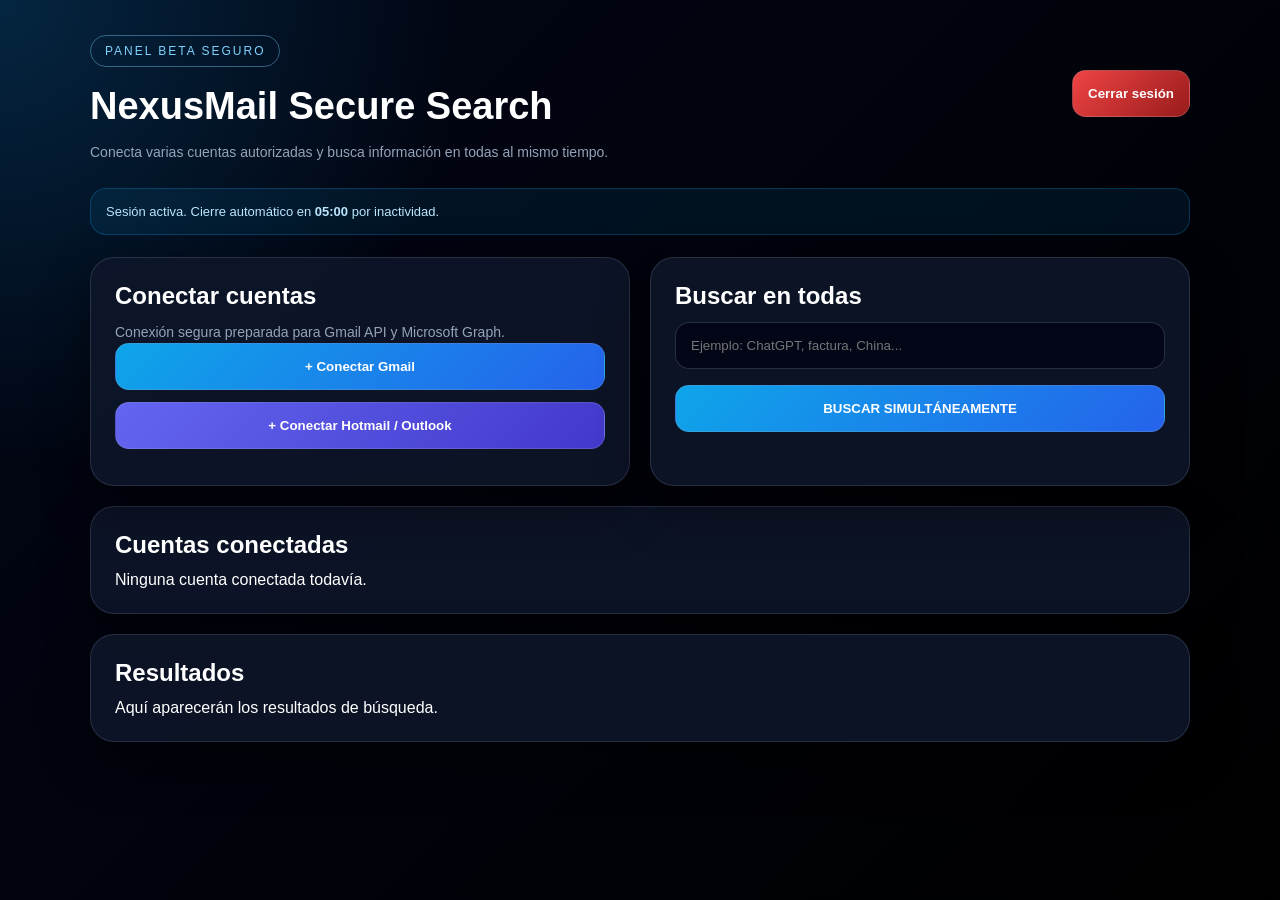
==== panel.html @ 75d5707f "Create panel.html" ====
<!DOCTYPE html>
<html lang="es">
<head>
<meta charset="UTF-8">
<meta name="viewport" content="width=device-width, initial-scale=1.0">
<title>Panel NexusMail</title>
<link rel="stylesheet" href="style.css">
</head>

<body class="panel-page">

<div class="panel">

<header class="panel-header">
    <div>
        <div class="brand">PANEL BETA SEGURO</div>
        <h1>NexusMail Secure Search</h1>
        <p>Conecta varias cuentas autorizadas y busca información en todas al mismo tiempo.</p>
    </div>

    <button id="logoutBtn" class="danger">Cerrar sesión</button>
</header>

<section class="timer-box">
    Sesión activa. Cierre automático en <strong id="timer">05:00</strong> por inactividad.
</section>

<section class="grid">

    <div class="box">
        <h2>Conectar cuentas</h2>
        <p>Conexión segura preparada para Gmail API y Microsoft Graph.</p>

        <button id="gmailBtn">+ Conectar Gmail</button>
        <button id="outlookBtn" class="secondary">+ Conectar Hotmail / Outlook</button>
    </div>

    <div class="box">
        <h2>Buscar en todas</h2>
        <input id="searchInput" type="text" placeholder="Ejemplo: ChatGPT, factura, China...">
        <button id="searchBtn">BUSCAR SIMULTÁNEAMENTE</button>
    </div>

</section>

<section class="box">
    <h2>Cuentas conectadas</h2>
    <div id="accountsList" class="accounts">
        Ninguna cuenta conectada todavía.
    </div>
</section>

<section class="box">
    <h2>Resultados</h2>
    <div id="results">
        Aquí aparecerán los resultados de búsqueda.
    </div>
</section>

</div>

<script src="app.js"></script>
</body>
</html>
---- style.css ----
*{
    margin:0;
    padding:0;
    box-sizing:border-box;
    font-family:Arial, Helvetica, sans-serif;
}

body{
    min-height:100vh;
    background:#020617;
    color:white;
}

.login-page{
    display:flex;
    align-items:center;
    justify-content:center;
    overflow:hidden;
}

.bg{
    position:fixed;
    inset:0;
    background:
    radial-gradient(circle at top left, rgba(14,165,233,.35), transparent 35%),
    radial-gradient(circle at bottom right, rgba(99,102,241,.30), transparent 40%),
    linear-gradient(135deg,#020617,#000);
    z-index:-1;
}

.login-card{
    width:440px;
    padding:42px;
    background:rgba(15,23,42,.86);
    border:1px solid rgba(148,163,184,.25);
    border-radius:28px;
    box-shadow:0 30px 90px rgba(0,0,0,.75);
    backdrop-filter:blur(20px);
    text-align:center;
}

.brand{
    display:inline-block;
    color:#7dd3fc;
    border:1px solid rgba(125,211,252,.4);
    padding:8px 14px;
    border-radius:999px;
    font-size:12px;
    letter-spacing:2px;
    margin-bottom:18px;
}

h1{
    font-size:38px;
    margin-bottom:14px;
}

.subtitle,.small,.panel-header p,.box p{
    color:#94a3b8;
    font-size:14px;
    line-height:1.5;
}

.notice,.timer-box{
    background:rgba(14,165,233,.09);
    border:1px solid rgba(14,165,233,.25);
    color:#bae6fd;
    padding:15px;
    border-radius:16px;
    margin:22px 0;
    font-size:13px;
}

input,button{
    width:100%;
    padding:15px;
    border-radius:14px;
    border:1px solid rgba(148,163,184,.25);
    outline:none;
}

input{
    background:#020617;
    color:white;
    margin-bottom:16px;
}

input:focus{
    border-color:#38bdf8;
    box-shadow:0 0 0 3px rgba(56,189,248,.18);
}

button{
    background:linear-gradient(135deg,#0ea5e9,#2563eb);
    color:white;
    font-weight:bold;
    cursor:pointer;
    margin-bottom:12px;
}

button:hover{
    transform:translateY(-2px);
    box-shadow:0 12px 30px rgba(14,165,233,.35);
}

.secondary{
    background:linear-gradient(135deg,#6366f1,#4338ca);
}

.danger{
    width:auto;
    background:linear-gradient(135deg,#ef4444,#991b1b);
}

.terms{
    display:flex;
    gap:10px;
    text-align:left;
    color:#94a3b8;
    font-size:12px;
    margin-bottom:18px;
}

.terms input{
    width:auto;
}

.panel-page{
    padding:35px;
    background:
    radial-gradient(circle at top left, rgba(14,165,233,.20), transparent 30%),
    linear-gradient(135deg,#020617,#000);
}

.panel{
    max-width:1100px;
    margin:auto;
}

.panel-header{
    display:flex;
    justify-content:space-between;
    align-items:center;
    margin-bottom:25px;
}

.grid{
    display:grid;
    grid-template-columns:1fr 1fr;
    gap:20px;
}

.box{
    background:rgba(15,23,42,.86);
    border:1px solid rgba(148,163,184,.20);
    border-radius:24px;
    padding:24px;
    margin-bottom:20px;
    box-shadow:0 20px 50px rgba(0,0,0,.45);
}

.box h2{
    margin-bottom:12px;
}

.account-ok{
    color:#86efac;
    margin-bottom:10px;
}

.account-error{
    color:#fca5a5;
    margin-bottom:10px;
}

.result-item{
    padding:14px;
    border-radius:14px;
    background:rgba(2,6,23,.65);
    border:1px solid rgba(148,163,184,.18);
    margin-bottom:12px;
}

@media(max-width:800px){
    .grid{
        grid-template-columns:1fr;
    }

    .panel-header{
        flex-direction:column;
        align-items:flex-start;
        gap:15px;
    }

    .login-card{
        width:92%;
    }
}
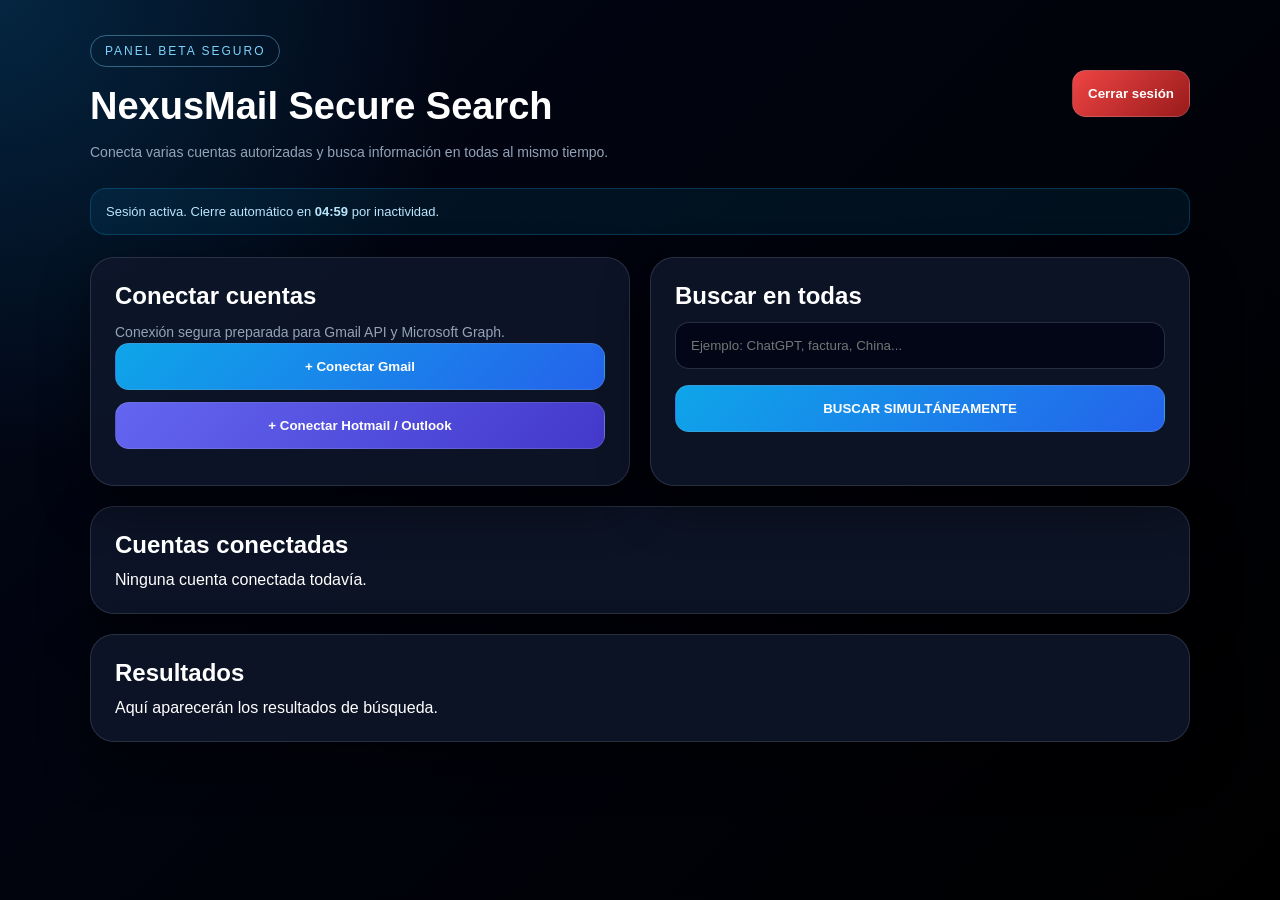
==== commit 6face9ab: "Update panel.html" ====
--- a/panel.html
+++ b/panel.html
@@ -6,59 +6,41 @@
 <title>Panel NexusMail</title>
 <link rel="stylesheet" href="style.css">
 </head>
-
 <body class="panel-page">
-
 <div class="panel">
-
 <header class="panel-header">
     <div>
         <div class="brand">PANEL BETA SEGURO</div>
         <h1>NexusMail Secure Search</h1>
         <p>Conecta varias cuentas autorizadas y busca información en todas al mismo tiempo.</p>
     </div>
-
     <button id="logoutBtn" class="danger">Cerrar sesión</button>
 </header>
-
 <section class="timer-box">
     Sesión activa. Cierre automático en <strong id="timer">05:00</strong> por inactividad.
 </section>
-
 <section class="grid">
-
     <div class="box">
         <h2>Conectar cuentas</h2>
         <p>Conexión segura preparada para Gmail API y Microsoft Graph.</p>
-
         <button id="gmailBtn">+ Conectar Gmail</button>
         <button id="outlookBtn" class="secondary">+ Conectar Hotmail / Outlook</button>
     </div>
-
     <div class="box">
         <h2>Buscar en todas</h2>
         <input id="searchInput" type="text" placeholder="Ejemplo: ChatGPT, factura, China...">
         <button id="searchBtn">BUSCAR SIMULTÁNEAMENTE</button>
     </div>
-
 </section>
-
 <section class="box">
     <h2>Cuentas conectadas</h2>
-    <div id="accountsList" class="accounts">
-        Ninguna cuenta conectada todavía.
-    </div>
+    <div id="accountsList" class="accounts">Ninguna cuenta conectada todavía.</div>
 </section>
-
 <section class="box">
     <h2>Resultados</h2>
-    <div id="results">
-        Aquí aparecerán los resultados de búsqueda.
-    </div>
+    <div id="results">Aquí aparecerán los resultados de búsqueda.</div>
 </section>
-
 </div>
-
 <script src="app.js"></script>
 </body>
 </html>
--- a/style.css
+++ b/style.css
@@ -1,198 +1,201 @@
-*{
-    margin:0;
-    padding:0;
-    box-sizing:border-box;
-    font-family:Arial, Helvetica, sans-serif;
-}
-
-body{
-    min-height:100vh;
-    background:#020617;
-    color:white;
-}
-
-.login-page{
-    display:flex;
-    align-items:center;
-    justify-content:center;
-    overflow:hidden;
-}
-
-.bg{
-    position:fixed;
-    inset:0;
-    background:
-    radial-gradient(circle at top left, rgba(14,165,233,.35), transparent 35%),
-    radial-gradient(circle at bottom right, rgba(99,102,241,.30), transparent 40%),
-    linear-gradient(135deg,#020617,#000);
-    z-index:-1;
-}
-
-.login-card{
-    width:440px;
-    padding:42px;
-    background:rgba(15,23,42,.86);
-    border:1px solid rgba(148,163,184,.25);
-    border-radius:28px;
-    box-shadow:0 30px 90px rgba(0,0,0,.75);
-    backdrop-filter:blur(20px);
-    text-align:center;
-}
-
-.brand{
-    display:inline-block;
-    color:#7dd3fc;
-    border:1px solid rgba(125,211,252,.4);
-    padding:8px 14px;
-    border-radius:999px;
-    font-size:12px;
-    letter-spacing:2px;
-    margin-bottom:18px;
-}
-
-h1{
-    font-size:38px;
-    margin-bottom:14px;
-}
-
-.subtitle,.small,.panel-header p,.box p{
-    color:#94a3b8;
-    font-size:14px;
-    line-height:1.5;
-}
-
-.notice,.timer-box{
-    background:rgba(14,165,233,.09);
-    border:1px solid rgba(14,165,233,.25);
-    color:#bae6fd;
-    padding:15px;
-    border-radius:16px;
-    margin:22px 0;
-    font-size:13px;
-}
-
-input,button{
-    width:100%;
-    padding:15px;
-    border-radius:14px;
-    border:1px solid rgba(148,163,184,.25);
-    outline:none;
-}
-
-input{
-    background:#020617;
-    color:white;
-    margin-bottom:16px;
-}
-
-input:focus{
-    border-color:#38bdf8;
-    box-shadow:0 0 0 3px rgba(56,189,248,.18);
-}
-
-button{
-    background:linear-gradient(135deg,#0ea5e9,#2563eb);
-    color:white;
-    font-weight:bold;
-    cursor:pointer;
-    margin-bottom:12px;
-}
-
-button:hover{
-    transform:translateY(-2px);
-    box-shadow:0 12px 30px rgba(14,165,233,.35);
-}
-
-.secondary{
-    background:linear-gradient(135deg,#6366f1,#4338ca);
-}
-
-.danger{
-    width:auto;
-    background:linear-gradient(135deg,#ef4444,#991b1b);
-}
-
-.terms{
-    display:flex;
-    gap:10px;
-    text-align:left;
-    color:#94a3b8;
-    font-size:12px;
-    margin-bottom:18px;
-}
-
-.terms input{
-    width:auto;
-}
-
-.panel-page{
-    padding:35px;
-    background:
-    radial-gradient(circle at top left, rgba(14,165,233,.20), transparent 30%),
-    linear-gradient(135deg,#020617,#000);
-}
-
-.panel{
-    max-width:1100px;
-    margin:auto;
-}
-
-.panel-header{
-    display:flex;
-    justify-content:space-between;
-    align-items:center;
-    margin-bottom:25px;
-}
-
-.grid{
-    display:grid;
-    grid-template-columns:1fr 1fr;
-    gap:20px;
-}
-
-.box{
-    background:rgba(15,23,42,.86);
-    border:1px solid rgba(148,163,184,.20);
-    border-radius:24px;
-    padding:24px;
-    margin-bottom:20px;
-    box-shadow:0 20px 50px rgba(0,0,0,.45);
-}
-
-.box h2{
-    margin-bottom:12px;
-}
-
-.account-ok{
-    color:#86efac;
-    margin-bottom:10px;
-}
-
-.account-error{
-    color:#fca5a5;
-    margin-bottom:10px;
-}
-
-.result-item{
-    padding:14px;
-    border-radius:14px;
-    background:rgba(2,6,23,.65);
-    border:1px solid rgba(148,163,184,.18);
-    margin-bottom:12px;
-}
-
-@media(max-width:800px){
-    .grid{
-        grid-template-columns:1fr;
+* {
+    margin: 0;
+    padding: 0;
+    box-sizing: border-box;
+    font-family: 'Segoe UI', Arial, Helvetica, sans-serif;
+}
+
+body {
+    min-height: 100vh;
+    background: #020617;
+    color: white;
+}
+
+.login-page {
+    display: flex;
+    align-items: center;
+    justify-content: center;
+    overflow: hidden;
+}
+
+.bg {
+    position: fixed;
+    inset: 0;
+    background: radial-gradient(circle at top left, rgba(14,165,233,.35), transparent 35%),
+                radial-gradient(circle at bottom right, rgba(99,102,241,.30), transparent 40%),
+                linear-gradient(135deg,#020617,#000);
+    z-index: -1;
+}
+
+.login-card {
+    width: 440px;
+    padding: 42px;
+    background: rgba(15,23,42,.86);
+    border: 1px solid rgba(148,163,184,.25);
+    border-radius: 28px;
+    box-shadow: 0 30px 90px rgba(0,0,0,.75);
+    backdrop-filter: blur(20px);
+    text-align: center;
+}
+
+.brand {
+    display: inline-block;
+    color: #7dd3fc;
+    border: 1px solid rgba(125,211,252,.4);
+    padding: 8px 14px;
+    border-radius: 999px;
+    font-size: 12px;
+    letter-spacing: 2px;
+    margin-bottom: 18px;
+}
+
+h1 {
+    font-size: 38px;
+    margin-bottom: 14px;
+}
+
+.subtitle, .small, .panel-header p, .box p {
+    color: #94a3b8;
+    font-size: 14px;
+    line-height: 1.5;
+}
+
+.notice, .timer-box {
+    background: rgba(14,165,233,.09);
+    border: 1px solid rgba(14,165,233,.25);
+    color: #bae6fd;
+    padding: 15px;
+    border-radius: 16px;
+    margin: 22px 0;
+    font-size: 13px;
+}
+
+input, button {
+    width: 100%;
+    padding: 15px;
+    border-radius: 14px;
+    border: 1px solid rgba(148,163,184,.25);
+    outline: none;
+}
+
+input {
+    background: #020617;
+    color: white;
+    margin-bottom: 16px;
+}
+
+input:focus {
+    border-color: #38bdf8;
+    box-shadow: 0 0 0 3px rgba(56,189,248,.18);
+}
+
+button {
+    background: linear-gradient(135deg,#0ea5e9,#2563eb);
+    color: white;
+    font-weight: bold;
+    cursor: pointer;
+    margin-bottom: 12px;
+    transition: transform 0.2s, box-shadow 0.2s;
+}
+
+button:hover {
+    transform: translateY(-2px);
+    box-shadow: 0 12px 30px rgba(14,165,233,.35);
+}
+
+button:disabled {
+    opacity: 0.6;
+    transform: none;
+    cursor: not-allowed;
+}
+
+.secondary {
+    background: linear-gradient(135deg,#6366f1,#4338ca);
+}
+
+.danger {
+    width: auto;
+    background: linear-gradient(135deg,#ef4444,#991b1b);
+}
+
+.terms {
+    display: flex;
+    gap: 10px;
+    text-align: left;
+    color: #94a3b8;
+    font-size: 12px;
+    margin-bottom: 18px;
+}
+
+.terms input {
+    width: auto;
+}
+
+.panel-page {
+    padding: 35px;
+    background: radial-gradient(circle at top left, rgba(14,165,233,.20), transparent 30%),
+                linear-gradient(135deg,#020617,#000);
+}
+
+.panel {
+    max-width: 1100px;
+    margin: auto;
+}
+
+.panel-header {
+    display: flex;
+    justify-content: space-between;
+    align-items: center;
+    margin-bottom: 25px;
+}
+
+.grid {
+    display: grid;
+    grid-template-columns: 1fr 1fr;
+    gap: 20px;
+}
+
+.box {
+    background: rgba(15,23,42,.86);
+    border: 1px solid rgba(148,163,184,.20);
+    border-radius: 24px;
+    padding: 24px;
+    margin-bottom: 20px;
+    box-shadow: 0 20px 50px rgba(0,0,0,.45);
+}
+
+.box h2 {
+    margin-bottom: 12px;
+}
+
+.account-ok {
+    color: #86efac;
+    margin-bottom: 10px;
+}
+
+.account-error {
+    color: #fca5a5;
+    margin-bottom: 10px;
+}
+
+.result-item {
+    padding: 14px;
+    border-radius: 14px;
+    background: rgba(2,6,23,.65);
+    border: 1px solid rgba(148,163,184,.18);
+    margin-bottom: 12px;
+}
+
+@media (max-width: 800px) {
+    .grid {
+        grid-template-columns: 1fr;
     }
-
-    .panel-header{
-        flex-direction:column;
-        align-items:flex-start;
-        gap:15px;
+    .panel-header {
+        flex-direction: column;
+        align-items: flex-start;
+        gap: 15px;
     }
-
-    .login-card{
-        width:92%;
+    .login-card {
+        width: 92%;
     }
 }
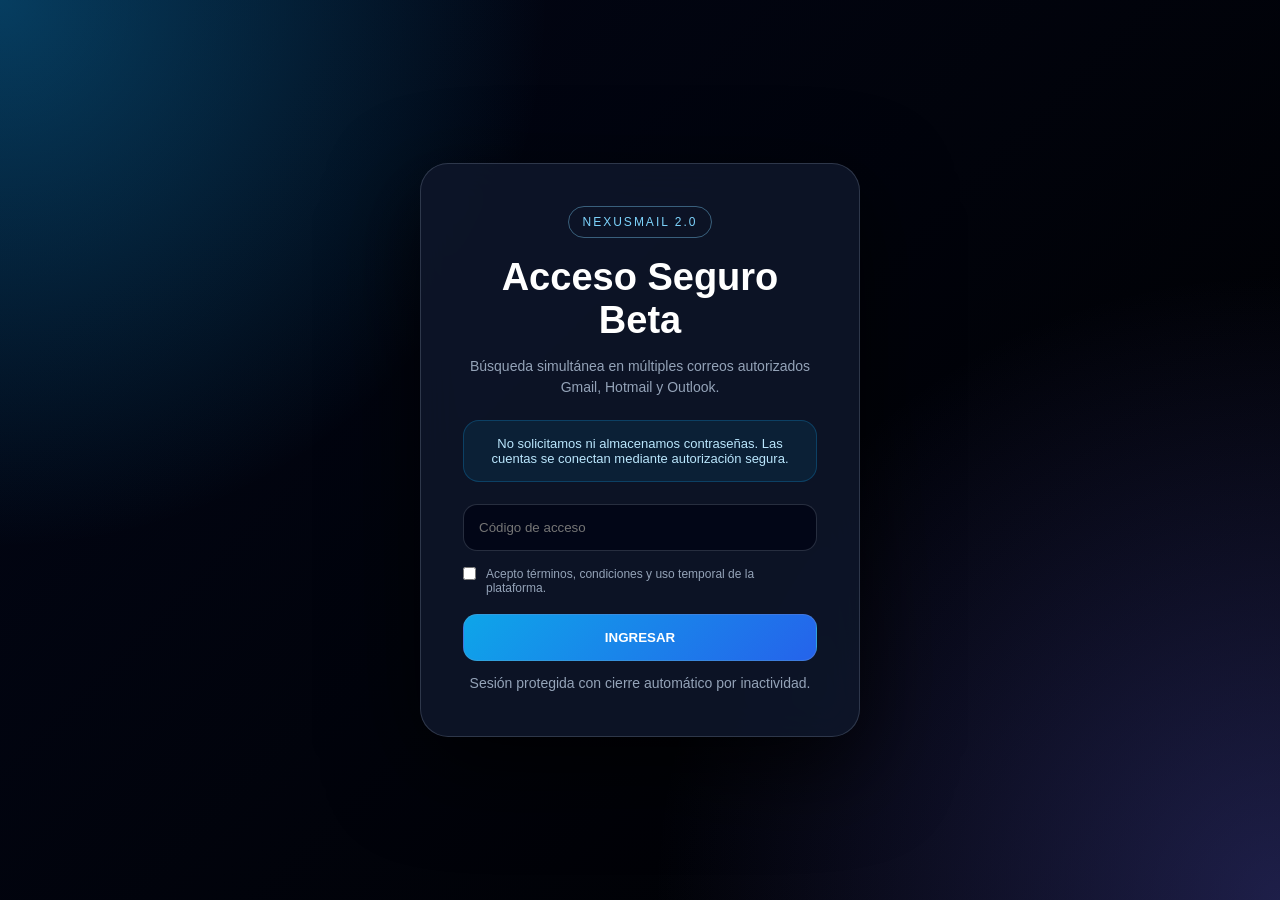
==== commit 637a7e5a: "Update panel.html" ====
--- a/panel.html
+++ b/panel.html
@@ -6,41 +6,61 @@
 <title>Panel NexusMail</title>
 <link rel="stylesheet" href="style.css">
 </head>
+
 <body class="panel-page">
+
 <div class="panel">
+
 <header class="panel-header">
     <div>
         <div class="brand">PANEL BETA SEGURO</div>
         <h1>NexusMail Secure Search</h1>
-        <p>Conecta varias cuentas autorizadas y busca información en todas al mismo tiempo.</p>
+        <p>Conecta Gmail de forma segura y busca correos sin guardar contraseñas.</p>
     </div>
+
     <button id="logoutBtn" class="danger">Cerrar sesión</button>
 </header>
+
 <section class="timer-box">
-    Sesión activa. Cierre automático en <strong id="timer">05:00</strong> por inactividad.
+    Sesión activa. Cierre automático en <strong id="timer">05:00</strong>.
 </section>
+
 <section class="grid">
+
     <div class="box">
         <h2>Conectar cuentas</h2>
-        <p>Conexión segura preparada para Gmail API y Microsoft Graph.</p>
+        <p>Conexión segura mediante Google OAuth.</p>
+
         <button id="gmailBtn">+ Conectar Gmail</button>
         <button id="outlookBtn" class="secondary">+ Conectar Hotmail / Outlook</button>
     </div>
+
     <div class="box">
-        <h2>Buscar en todas</h2>
+        <h2>Buscar en Gmail</h2>
         <input id="searchInput" type="text" placeholder="Ejemplo: ChatGPT, factura, China...">
-        <button id="searchBtn">BUSCAR SIMULTÁNEAMENTE</button>
+        <button id="searchBtn">BUSCAR EN CORREOS</button>
+    </div>
+
+</section>
+
+<section class="box">
+    <h2>Cuentas conectadas</h2>
+    <div id="accountsList" class="accounts">
+        Ninguna cuenta conectada todavía.
     </div>
 </section>
+
 <section class="box">
-    <h2>Cuentas conectadas</h2>
-    <div id="accountsList" class="accounts">Ninguna cuenta conectada todavía.</div>
+    <h2>Resultados Gmail</h2>
+    <div id="results">
+        Aquí aparecerán los correos encontrados.
+    </div>
 </section>
-<section class="box">
-    <h2>Resultados</h2>
-    <div id="results">Aquí aparecerán los resultados de búsqueda.</div>
-</section>
+
 </div>
+
+<script src="https://accounts.google.com/gsi/client" async defer></script>
 <script src="app.js"></script>
+
 </body>
 </html>
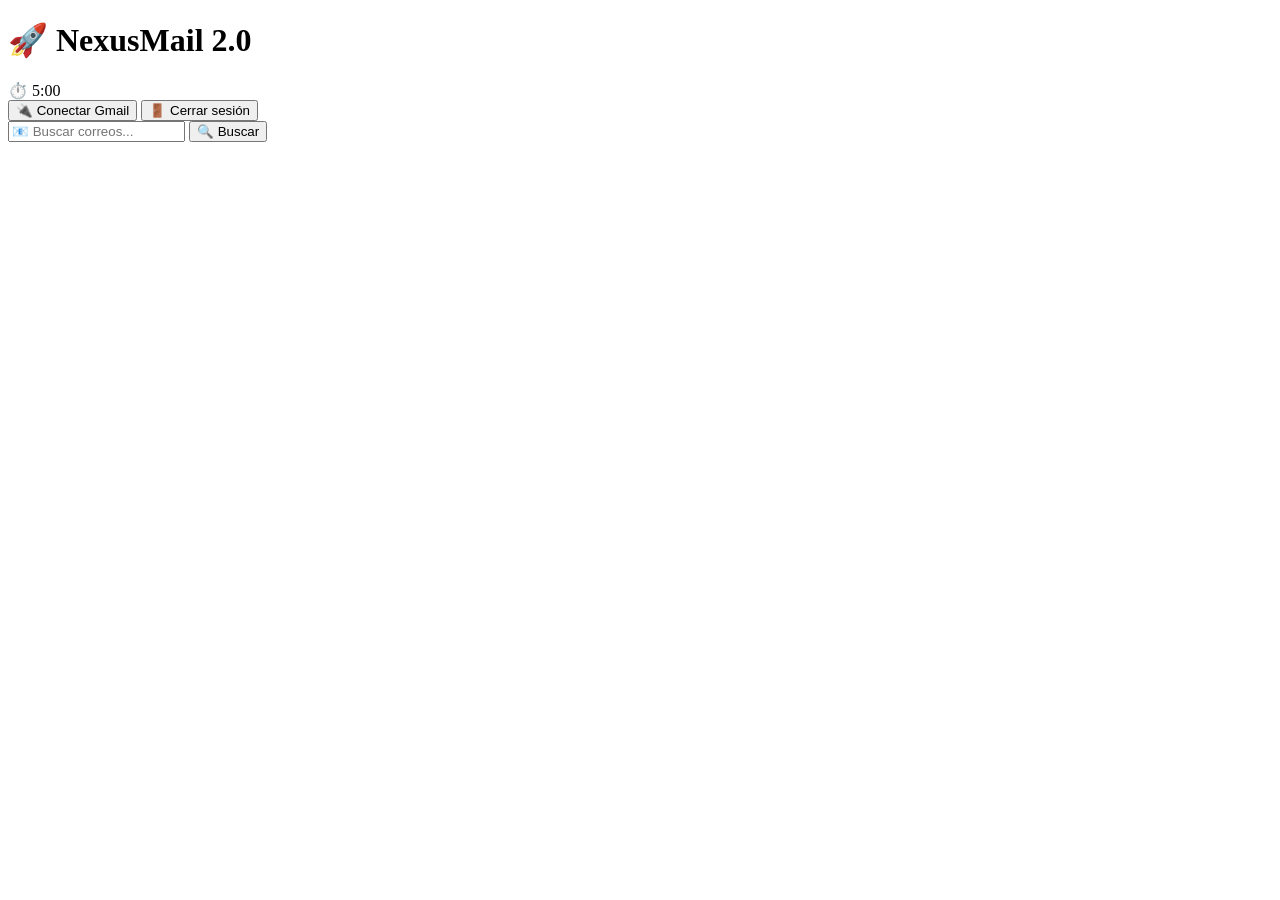
==== commit 572ef068: "Update panel.html" ====
--- a/panel.html
+++ b/panel.html
@@ -1,66 +1,40 @@
 <!DOCTYPE html>
 <html lang="es">
 <head>
-<meta charset="UTF-8">
-<meta name="viewport" content="width=device-width, initial-scale=1.0">
-<title>Panel NexusMail</title>
-<link rel="stylesheet" href="style.css">
+  <meta charset="UTF-8">
+  <meta name="viewport" content="width=device-width, initial-scale=1.0">
+  <meta name="description" content="Panel de control NexusMail 2.0">
+  <title>NexusMail 2.0 - Panel</title>
+  <link rel="stylesheet" href="estilo.css">
+  <script src="https://accounts.google.com/gsi/client" async defer></script>
 </head>
+<body>
 
-<body class="panel-page">
-
-<div class="panel">
-
-<header class="panel-header">
-    <div>
-        <div class="brand">PANEL BETA SEGURO</div>
-        <h1>NexusMail Secure Search</h1>
-        <p>Conecta Gmail de forma segura y busca correos sin guardar contraseñas.</p>
+  <div class="panel">
+    <div class="header-panel">
+      <h1>🚀 NexusMail 2.0</h1>
+      <div id="temporizador" class="temporizador">⏱️ 5:00</div>
     </div>
 
-    <button id="logoutBtn" class="danger">Cerrar sesión</button>
-</header>
-
-<section class="timer-box">
-    Sesión activa. Cierre automático en <strong id="timer">05:00</strong>.
-</section>
-
-<section class="grid">
-
-    <div class="box">
-        <h2>Conectar cuentas</h2>
-        <p>Conexión segura mediante Google OAuth.</p>
-
-        <button id="gmailBtn">+ Conectar Gmail</button>
-        <button id="outlookBtn" class="secondary">+ Conectar Hotmail / Outlook</button>
+    <div class="acciones">
+      <button id="btnConectar" onclick="iniciarGoogleOAuth()">
+        🔌 Conectar Gmail
+      </button>
+      <button onclick="cerrarSesion()">
+        🚪 Cerrar sesión
+      </button>
     </div>
 
-    <div class="box">
-        <h2>Buscar en Gmail</h2>
-        <input id="searchInput" type="text" placeholder="Ejemplo: ChatGPT, factura, China...">
-        <button id="searchBtn">BUSCAR EN CORREOS</button>
+    <div class="buscador">
+      <input type="text" id="buscar" placeholder="📧 Buscar correos..." autocomplete="off">
+      <button onclick="buscarCorreos()">🔍 Buscar</button>
     </div>
 
-</section>
+    <div id="estado" class="estado"></div>
+    <div id="lista-cuentas"></div>
+    <div id="resultados"></div>
+  </div>
 
-<section class="box">
-    <h2>Cuentas conectadas</h2>
-    <div id="accountsList" class="accounts">
-        Ninguna cuenta conectada todavía.
-    </div>
-</section>
-
-<section class="box">
-    <h2>Resultados Gmail</h2>
-    <div id="results">
-        Aquí aparecerán los correos encontrados.
-    </div>
-</section>
-
-</div>
-
-<script src="https://accounts.google.com/gsi/client" async defer></script>
-<script src="app.js"></script>
-
+  <script src="app.js"></script>
 </body>
 </html>
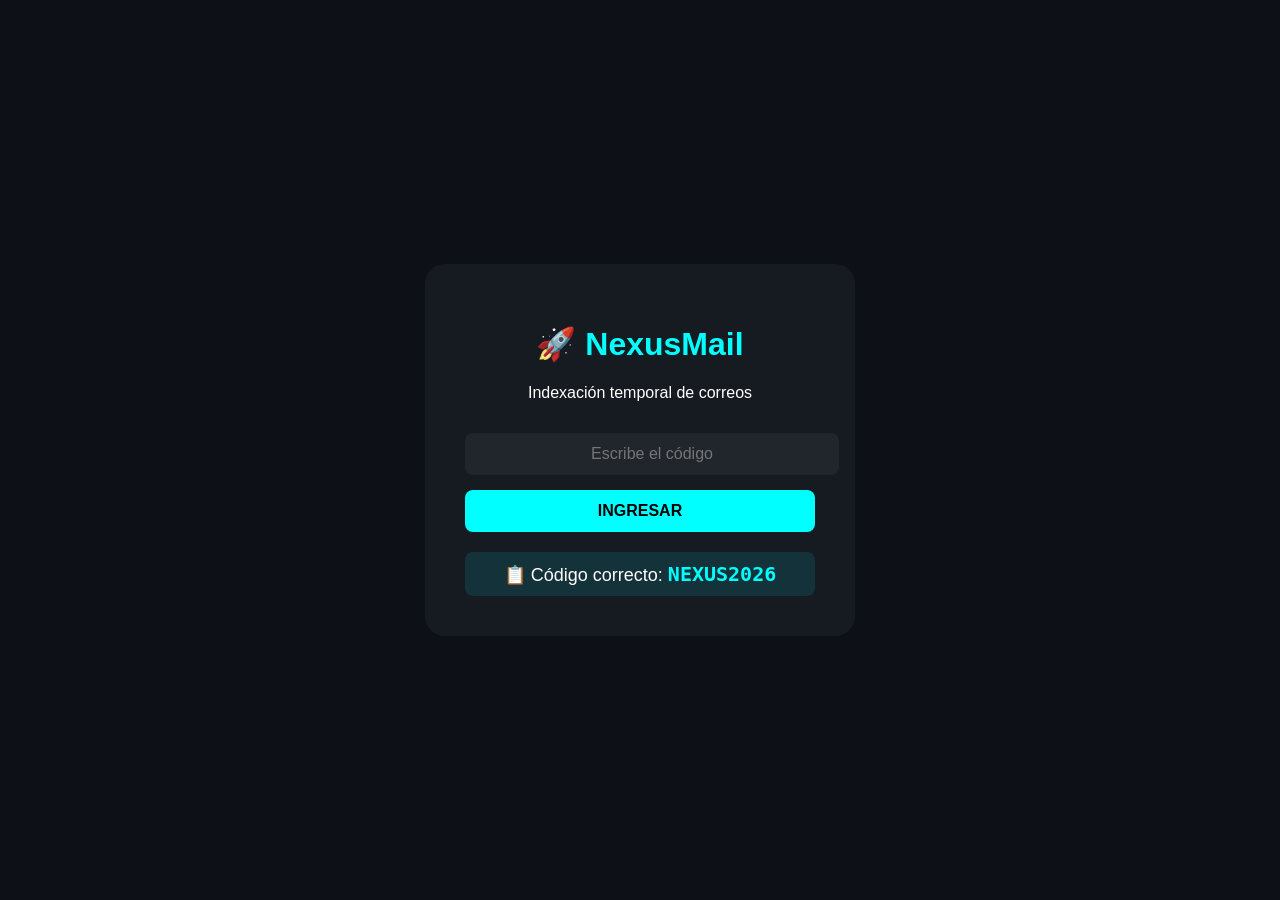
==== commit 3c9aca05: "Update panel.html" ====
--- a/panel.html
+++ b/panel.html
@@ -1,40 +1,232 @@
 <!DOCTYPE html>
-<html lang="es">
+<html>
 <head>
-  <meta charset="UTF-8">
-  <meta name="viewport" content="width=device-width, initial-scale=1.0">
-  <meta name="description" content="Panel de control NexusMail 2.0">
-  <title>NexusMail 2.0 - Panel</title>
-  <link rel="stylesheet" href="estilo.css">
-  <script src="https://accounts.google.com/gsi/client" async defer></script>
+    <meta charset="UTF-8">
+    <title>Panel NexusMail</title>
+    <style>
+        body {
+            background: #0d1117;
+            color: white;
+            font-family: Arial;
+            padding: 20px;
+        }
+        .panel {
+            max-width: 700px;
+            margin: 0 auto;
+            background: #161b22;
+            padding: 30px;
+            border-radius: 20px;
+        }
+        button {
+            background: #00ffff;
+            color: black;
+            padding: 10px 20px;
+            border: none;
+            border-radius: 8px;
+            cursor: pointer;
+            margin: 5px;
+        }
+        input {
+            padding: 10px;
+            background: #21262d;
+            border: none;
+            border-radius: 8px;
+            color: white;
+            width: 70%;
+        }
+        .info {
+            margin: 20px 0;
+            padding: 10px;
+            background: rgba(0,255,255,0.05);
+            border-radius: 8px;
+            text-align: center;
+        }
+        .cuenta {
+            background: #21262d;
+            padding: 15px;
+            margin: 10px 0;
+            border-radius: 8px;
+        }
+        .correo {
+            background: #21262d;
+            padding: 10px;
+            margin: 5px 0;
+            border-radius: 8px;
+            border-left: 3px solid #ffaa00;
+        }
+    </style>
+    <script src="https://accounts.google.com/gsi/client" async defer></script>
 </head>
 <body>
-
-  <div class="panel">
-    <div class="header-panel">
-      <h1>🚀 NexusMail 2.0</h1>
-      <div id="temporizador" class="temporizador">⏱️ 5:00</div>
+    <div class="panel">
+        <h1 style="color:#00ffff">🚀 NexusMail Panel</h1>
+        <div id="timer" style="text-align:right">⏱️ 5:00</div>
+        
+        <button onclick="conectar()">🔌 Conectar Gmail</button>
+        <button onclick="salir()">🚪 Cerrar sesión</button>
+        
+        <div style="margin: 20px 0">
+            <input type="text" id="buscar" placeholder="Buscar correos...">
+            <button onclick="buscar()">🔍 Buscar</button>
+        </div>
+        
+        <div id="estado" class="info">💡 Haz clic en Conectar Gmail</div>
+        <div id="cuentas"></div>
+        <div id="resultados"></div>
     </div>
 
-    <div class="acciones">
-      <button id="btnConectar" onclick="iniciarGoogleOAuth()">
-        🔌 Conectar Gmail
-      </button>
-      <button onclick="cerrarSesion()">
-        🚪 Cerrar sesión
-      </button>
-    </div>
-
-    <div class="buscador">
-      <input type="text" id="buscar" placeholder="📧 Buscar correos..." autocomplete="off">
-      <button onclick="buscarCorreos()">🔍 Buscar</button>
-    </div>
-
-    <div id="estado" class="estado"></div>
-    <div id="lista-cuentas"></div>
-    <div id="resultados"></div>
-  </div>
-
-  <script src="app.js"></script>
+    <script>
+        // Verificar que viene del login
+        if (sessionStorage.getItem('acceso_validado') !== 'true') {
+            window.location.href = 'index.html';
+        }
+        
+        const CLIENT_ID = "279891205598-1cmheiplrhOOrOt63soodjn791j19kob.apps.googleusercontent.com";
+        let miToken = null;
+        let tiempoRestante = 300;
+        let intervaloReloj = null;
+        
+        function conectar() {
+            const estado = document.getElementById('estado');
+            estado.innerHTML = '🔄 Conectando con Google...';
+            
+            const cliente = google.accounts.oauth2.initTokenClient({
+                client_id: CLIENT_ID,
+                scope: 'https://www.googleapis.com/auth/gmail.readonly',
+                callback: function(resp) {
+                    if (resp.access_token) {
+                        miToken = resp.access_token;
+                        sessionStorage.setItem('gmail_token', miToken);
+                        estado.innerHTML = '✅ Conectado a Gmail';
+                        cargarDatos();
+                        iniciarReloj();
+                    } else {
+                        estado.innerHTML = '⚠️ No se pudo conectar';
+                    }
+                }
+            });
+            cliente.requestAccessToken();
+        }
+        
+        async function cargarDatos() {
+            try {
+                const respuesta = await fetch('https://gmail.googleapis.com/gmail/v1/users/me/profile', {
+                    headers: { 'Authorization': `Bearer ${miToken}` }
+                });
+                const datos = await respuesta.json();
+                document.getElementById('cuentas').innerHTML = `
+                    <div class="cuenta">
+                        <strong>📧 ${datos.emailAddress}</strong><br>
+                        Mensajes: ${datos.messagesTotal || 0}
+                    </div>
+                `;
+            } catch(e) {
+                console.log(e);
+            }
+        }
+        
+        async function buscar() {
+            const busqueda = document.getElementById('buscar').value;
+            const resultadosDiv = document.getElementById('resultados');
+            
+            if (!busqueda) {
+                resultadosDiv.innerHTML = '<div class="info">✏️ Escribe algo</div>';
+                return;
+            }
+            if (!miToken) {
+                resultadosDiv.innerHTML = '<div class="info">🔌 Conecta Gmail primero</div>';
+                return;
+            }
+            
+            resultadosDiv.innerHTML = '<div class="info">🔍 Buscando...</div>';
+            
+            try {
+                const url = `https://gmail.googleapis.com/gmail/v1/users/me/messages?q=${encodeURIComponent(busqueda)}&maxResults=5`;
+                const respuesta = await fetch(url, {
+                    headers: { 'Authorization': `Bearer ${miToken}` }
+                });
+                const datos = await respuesta.json();
+                
+                if (!datos.messages || datos.messages.length === 0) {
+                    resultadosDiv.innerHTML = '<div class="info">📭 No hay correos</div>';
+                    return;
+                }
+                
+                resultadosDiv.innerHTML = '';
+                for (let msg of datos.messages) {
+                    const detalleResp = await fetch(`https://gmail.googleapis.com/gmail/v1/users/me/messages/${msg.id}?format=metadata&metadataHeaders=From&metadataHeaders=Subject`, {
+                        headers: { 'Authorization': `Bearer ${miToken}` }
+                    });
+                    const detalle = await detalleResp.json();
+                    
+                    let de = 'Desconocido';
+                    let asunto = 'Sin asunto';
+                    if (detalle.payload && detalle.payload.headers) {
+                        const deHeader = detalle.payload.headers.find(h => h.name === 'From');
+                        const asuntoHeader = detalle.payload.headers.find(h => h.name === 'Subject');
+                        if (deHeader) de = deHeader.value;
+                        if (asuntoHeader) asunto = asuntoHeader.value;
+                    }
+                    
+                    resultadosDiv.innerHTML += `
+                        <div class="correo">
+                            <strong>📧 ${asunto}</strong><br>
+                            👤 ${de}
+                        </div>
+                    `;
+                }
+            } catch(e) {
+                resultadosDiv.innerHTML = '<div class="info">❌ Error</div>';
+            }
+        }
+        
+        function iniciarReloj() {
+            if (intervaloReloj) clearInterval(intervaloReloj);
+            tiempoRestante = 300;
+            actualizarReloj();
+            intervaloReloj = setInterval(function() {
+                if (tiempoRestante <= 1) {
+                    salir();
+                } else {
+                    tiempoRestante--;
+                    actualizarReloj();
+                }
+            }, 1000);
+        }
+        
+        function actualizarReloj() {
+            const minutos = Math.floor(tiempoRestante / 60);
+            const segundos = tiempoRestante % 60;
+            document.getElementById('timer').innerHTML = `⏱️ ${minutos}:${segundos < 10 ? '0' : ''}${segundos}`;
+        }
+        
+        function reiniciarReloj() {
+            if (miToken) {
+                tiempoRestante = 300;
+                actualizarReloj();
+            }
+        }
+        
+        function salir() {
+            miToken = null;
+            if (intervaloReloj) clearInterval(intervaloReloj);
+            sessionStorage.removeItem('gmail_token');
+            sessionStorage.removeItem('acceso_validado');
+            window.location.href = 'index.html';
+        }
+        
+        // Reiniciar reloj con actividad del usuario
+        document.addEventListener('mousemove', reiniciarReloj);
+        document.addEventListener('keydown', reiniciarReloj);
+        document.addEventListener('click', reiniciarReloj);
+        
+        // Recuperar sesión guardada
+        const tokenGuardado = sessionStorage.getItem('gmail_token');
+        if (tokenGuardado) {
+            miToken = tokenGuardado;
+            cargarDatos();
+            iniciarReloj();
+        }
+    </script>
 </body>
 </html>
